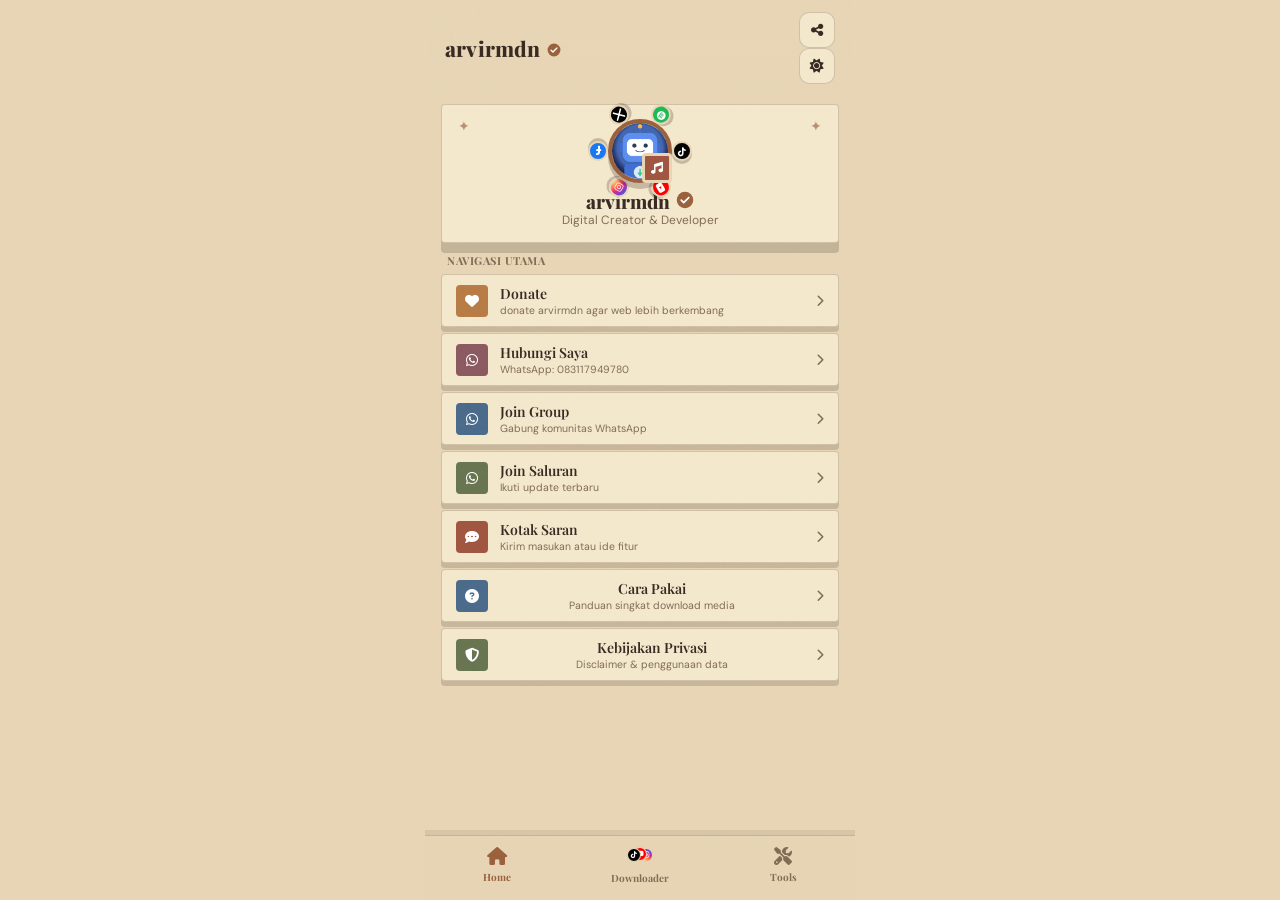
==== index.html @ 78ad9bfc "Add files via upload" ====
<!DOCTYPE html>
<html lang="id" data-theme="light">
<head>
  <meta charset="UTF-8">
  <meta name="viewport" content="width=device-width, initial-scale=1.0, maximum-scale=1.0, user-scalable=no">
  <title>arvirmdn - Vintage Hub</title>

  <!-- SEO / Meta -->
  <meta name="description" content="Download video & audio TikTok, YouTube, Instagram, Facebook, X, dan Spotify secara gratis. Pilih kualitas 360p/720p/1080p atau ekstrak audio MP3.">
  <meta name="theme-color" content="#e7d5b5">

  <!-- Open Graph -->
  <meta property="og:type" content="website">
  <meta property="og:title" content="arvirmdn - Vintage Hub">
  <meta property="og:description" content="Download video & audio TikTok, YouTube, Instagram, Facebook, X, dan Spotify secara gratis.">
  <meta property="og:image" content="https://ui-avatars.com/api/?name=arvirmdn&background=8A5D3B&color=F4E5C3&size=256">

  <!-- Twitter Card -->
  <meta name="twitter:card" content="summary">
  <meta name="twitter:title" content="arvirmdn - Vintage Hub">
  <meta name="twitter:description" content="Download video & audio TikTok, YouTube, Instagram, Facebook, X, dan Spotify secara gratis.">
  <meta name="twitter:image" content="https://ui-avatars.com/api/?name=arvirmdn&background=8A5D3B&color=F4E5C3&size=256">

  <!-- Favicon & PWA icons (avatar bot arvirmdnBot) -->
  <link rel="icon" type="image/png" sizes="32x32" href="favicon-32.png">
  <link rel="manifest" href="manifest.json">
  <link rel="apple-touch-icon" href="apple-touch-icon.png">
  <meta name="apple-mobile-web-app-capable" content="yes">
  <meta name="apple-mobile-web-app-status-bar-style" content="black-translucent">
  <meta name="apple-mobile-web-app-title" content="arvirmdn">

  <link rel="stylesheet" href="https://cdnjs.cloudflare.com/ajax/libs/font-awesome/6.4.0/css/all.min.css">
  <link href="https://fonts.googleapis.com/css2?family=DM+Sans:wght@400;500;600;700&family=Playfair+Display:wght@600;700;800&display=swap" rel="stylesheet">
  <link rel="stylesheet" href="style.css?v=14.0">
</head>
<body>

  <audio id="bg-music"></audio>

  <div class="ios-app">
    <header class="ios-header">
      <div class="header-brand">
        <span class="app-title">arvirmdn</span>
        <svg class="verified-badge" viewBox="0 0 24 24" width="14" height="14" xmlns="http://www.w3.org/2000/svg" title="Verified"><circle cx="12" cy="12" r="11" fill="currentColor"/><path d="M7 12.3l3.2 3.2L17 8.7" fill="none" stroke="#fff" stroke-width="2.3" stroke-linecap="round" stroke-linejoin="round"/></svg>
      </div>
      <div class="header-actions">
        <button id="share-btn" class="ios-btn-icon" title="Bagikan Web">
          <i class="fa-solid fa-share-nodes"></i>
        </button>
        <button id="theme-toggle" class="ios-btn-icon" title="Ganti Mode">
          <i class="fa-solid fa-sun"></i>
        </button>
      </div>
    </header>

    <main id="tab-home" class="tab-content active">
      <section class="ios-card profile-card">
        <div class="avatar-wrapper">
          <div class="orbit-icons" aria-hidden="true">
            <div class="orbit-icon" style="--angle:0deg">
              <div class="orbit-icon-inner orbit-tiktok"><i class="fa-brands fa-tiktok"></i></div>
            </div>
            <div class="orbit-icon" style="--angle:60deg">
              <div class="orbit-icon-inner orbit-youtube"><i class="fa-brands fa-youtube"></i></div>
            </div>
            <div class="orbit-icon" style="--angle:120deg">
              <div class="orbit-icon-inner orbit-instagram"><i class="fa-brands fa-instagram"></i></div>
            </div>
            <div class="orbit-icon" style="--angle:180deg">
              <div class="orbit-icon-inner orbit-facebook"><i class="fa-brands fa-facebook-f"></i></div>
            </div>
            <div class="orbit-icon" style="--angle:240deg">
              <div class="orbit-icon-inner orbit-x"><svg viewBox="0 0 24 24" width="12" height="12" xmlns="http://www.w3.org/2000/svg"><path d="M4 4L20 20M20 4L4 20" stroke="#ffffff" stroke-width="3.2" stroke-linecap="round"/></svg></div>
            </div>
            <div class="orbit-icon" style="--angle:300deg">
              <div class="orbit-icon-inner orbit-spotify"><i class="fa-brands fa-spotify"></i></div>
            </div>
          </div>
           <img src="icon-192.png" alt="Profile" class="avatar">
          <button id="music-btn" class="ios-music-badge">
            <i class="fa-solid fa-music"></i>
          </button>
        </div>
        <div class="profile-name-container">
          <h1 class="profile-name">arvirmdn</h1>
          <svg class="verified-badge" viewBox="0 0 24 24" width="18" height="18" xmlns="http://www.w3.org/2000/svg" title="Verified"><circle cx="12" cy="12" r="11" fill="currentColor"/><path d="M7 12.3l3.2 3.2L17 8.7" fill="none" stroke="#fff" stroke-width="2.3" stroke-linecap="round" stroke-linejoin="round"/></svg>
        </div>
        <p class="profile-bio">Digital Creator & Developer</p>
      </section>

      <section class="ios-section">
        <h2 class="section-label">Navigasi Utama</h2>
        
        <a href="https://arvirmdn.github.io/donate/" target="_blank" class="ios-list-item">
          <div class="item-icon icon-amber"><i class="fa-solid fa-heart"></i></div>
          <div class="item-text">
            <span class="item-title">Donate</span>
            <span class="item-sub">donate arvirmdn agar web lebih berkembang</span>
          </div>
          <i class="fa-solid fa-chevron-right item-arrow"></i>
        </a>

        <a href="https://wa.me/6283117949780?text=HALO%20MASEH%20!" target="_blank" class="ios-list-item">
          <div class="item-icon icon-pink"><i class="fa-brands fa-whatsapp"></i></div>
          <div class="item-text">
            <span class="item-title">Hubungi Saya</span>
            <span class="item-sub">WhatsApp: 083117949780</span>
          </div>
          <i class="fa-solid fa-chevron-right item-arrow"></i>
        </a>

        <a href="https://chat.whatsapp.com/DvBYvvQaob3BaqW0icEWaS?s=cl&p=a&ilr=4" target="_blank" class="ios-list-item">
          <div class="item-icon icon-blue"><i class="fa-brands fa-whatsapp"></i></div>
          <div class="item-text">
            <span class="item-title">Join Group</span>
            <span class="item-sub">Gabung komunitas WhatsApp</span>
          </div>
          <i class="fa-solid fa-chevron-right item-arrow"></i>
        </a>

        <a href="https://whatsapp.com/channel/0029Vb8IVjIEAKWNMn0ZG50F" target="_blank" class="ios-list-item">
          <div class="item-icon icon-green"><i class="fa-brands fa-whatsapp"></i></div>
          <div class="item-text">
            <span class="item-title">Join Saluran</span>
            <span class="item-sub">Ikuti update terbaru</span>
          </div>
          <i class="fa-solid fa-chevron-right item-arrow"></i>
        </a>

        <a href="https://wa.me/6283117949780?text=Halo%20Min%2C%20saya%20ingin%20memberi%20saran%20untuk%20web%20ini%3A%20" target="_blank" class="ios-list-item">
          <div class="item-icon icon-red"><i class="fa-solid fa-comment-dots"></i></div>
          <div class="item-text">
            <span class="item-title">Kotak Saran</span>
            <span class="item-sub">Kirim masukan atau ide fitur</span>
          </div>
          <i class="fa-solid fa-chevron-right item-arrow"></i>
        </a>

        <button type="button" class="ios-list-item" data-modal="cara-pakai">
          <div class="item-icon icon-blue"><i class="fa-solid fa-circle-question"></i></div>
          <div class="item-text">
            <span class="item-title">Cara Pakai</span>
            <span class="item-sub">Panduan singkat download media</span>
          </div>
          <i class="fa-solid fa-chevron-right item-arrow"></i>
        </button>

        <button type="button" class="ios-list-item" data-modal="privasi">
          <div class="item-icon icon-green"><i class="fa-solid fa-shield-halved"></i></div>
          <div class="item-text">
            <span class="item-title">Kebijakan Privasi</span>
            <span class="item-sub">Disclaimer & penggunaan data</span>
          </div>
          <i class="fa-solid fa-chevron-right item-arrow"></i>
        </button>
      </section>
    </main>

    <!-- Modal generik (dipakai untuk Cara Pakai & Kebijakan Privasi) -->
    <div id="app-modal" class="modal-overlay" aria-hidden="true">
      <div class="modal-box" role="dialog" aria-modal="true">
        <div class="modal-header">
          <h3 id="modal-title" class="modal-title"></h3>
          <button type="button" id="modal-close" class="ios-btn-icon" aria-label="Tutup">
            <i class="fa-solid fa-xmark"></i>
          </button>
        </div>
        <div id="modal-body" class="modal-body"></div>
      </div>
    </div>

    <!-- Modal Playlist Musik -->
    <div id="playlist-modal" class="modal-overlay" aria-hidden="true">
      <div class="modal-box" role="dialog" aria-modal="true">
        <div class="modal-header">
          <h3 class="modal-title">arvirmdn Playlist</h3>
          <button type="button" id="playlist-close" class="ios-btn-icon" aria-label="Tutup">
            <i class="fa-solid fa-xmark"></i>
          </button>
        </div>
        <div class="modal-body playlist-modal-body">
          <div id="playlist-list" class="playlist-list"></div>
        </div>
        <div id="playlist-now-playing" class="playlist-now-playing" style="display:none;">
          <div class="now-playing-icon"><i class="fa-solid fa-music"></i></div>
          <div class="now-playing-info">
            <span id="now-playing-title" class="now-playing-title">-</span>
            <span id="now-playing-artist" class="now-playing-artist">-</span>
          </div>
          <button type="button" id="now-playing-prev" class="ios-btn-icon" aria-label="Sebelumnya">
            <i class="fa-solid fa-backward-step"></i>
          </button>
          <button type="button" id="now-playing-toggle" class="ios-btn-icon" aria-label="Play/Pause">
            <i class="fa-solid fa-pause"></i>
          </button>
          <button type="button" id="now-playing-next" class="ios-btn-icon" aria-label="Berikutnya">
            <i class="fa-solid fa-forward-step"></i>
          </button>
        </div>
      </div>
    </div>

    <main id="tab-tools" class="tab-content">
      <section class="ios-section">
        <h2 class="section-label">Tools</h2>

        <div class="ios-card" style="padding:16px;">
          <p style="font-size:12px; font-weight:600; margin-bottom:4px;"><i class="fa-solid fa-qrcode" style="color:var(--ios-blue); margin-right:6px;"></i>QR Code Generator</p>
          <p style="font-size:11px; color:var(--text-sub); margin-bottom:10px;">Bikin QR code dari link atau teks apa saja — misal buat share link web ini.</p>
          <div class="ios-input-group">
            <textarea id="qr-input" placeholder="Tempel link atau teks di sini..." autocomplete="off" rows="1"></textarea>
            <div style="display: flex; gap: 6px;">
              <button id="qr-clear-btn" class="ios-btn-secondary" title="Hapus">
                <i class="fa-solid fa-trash"></i>
              </button>
              <button id="qr-generate-btn" class="ios-btn-primary">
                <i class="fa-solid fa-wand-magic-sparkles"></i>
              </button>
            </div>
          </div>
          <div id="qr-result" class="qr-result" style="display:none;"></div>
        </div>
      </section>

      <section class="ios-section">
        <h2 class="section-label">Segera Hadir</h2>
        <div class="tools-grid">
          <div class="tool-item-soon">
            <i class="fa-solid fa-file-video"></i>
            <span>Convert Format</span>
            <span class="soon-badge">Segera</span>
          </div>
          <div class="tool-item-soon">
            <i class="fa-solid fa-compress"></i>
            <span>Compress Video</span>
            <span class="soon-badge">Segera</span>
          </div>
          <div class="tool-item-soon">
            <i class="fa-solid fa-film"></i>
            <span>Video ke GIF</span>
            <span class="soon-badge">Segera</span>
          </div>
          <div class="tool-item-soon">
            <i class="fa-solid fa-scissors"></i>
            <span>Potong Video</span>
            <span class="soon-badge">Segera</span>
          </div>
        </div>
      </section>
    </main>

    <main id="tab-downloader" class="tab-content">
      <section class="ios-section">
        <h2 class="section-label">Media Downloader</h2>
        
        <div class="ios-card downloader-card">
          
          <div class="platform-selector">
            <button class="platform-btn active" data-platform="tiktok"><i class="fa-brands fa-tiktok"></i> TikTok</button>
            <button class="platform-btn" data-platform="youtube"><i class="fa-brands fa-youtube"></i> YouTube</button>
            <button class="platform-btn" data-platform="instagram"><i class="fa-brands fa-instagram"></i> Insta</button>
            <button class="platform-btn" data-platform="facebook"><i class="fa-brands fa-facebook"></i> FB</button>
            <button class="platform-btn" data-platform="twitter"><svg viewBox="0 0 24 24" width="13" height="13" style="vertical-align:-2px" xmlns="http://www.w3.org/2000/svg"><path d="M4 4L20 20M20 4L4 20" stroke="currentColor" stroke-width="3.2" stroke-linecap="round"/></svg> X</button>
            <button class="platform-btn" data-platform="spotify" data-badge="new"><i class="fa-brands fa-spotify"></i> Spotify<span class="platform-new-badge">Baru!</span></button>
          </div>

          <div class="ios-input-group">
            <textarea id="media-url" placeholder="Tempel link video di sini... (bisa beberapa link, satu per baris, maks 5)" autocomplete="off" rows="1"></textarea>
            <div style="display: flex; gap: 6px;">
              <button id="clear-link-btn" class="ios-btn-secondary" title="Hapus link">
                <i class="fa-solid fa-trash"></i>
              </button>
              <button id="download-btn" class="ios-btn-primary">
                <i class="fa-solid fa-arrow-down"></i>
              </button>
            </div>
          </div>

          <!-- Preview thumbnail otomatis saat 1 link valid ditempel -->
          <div id="url-preview-box"></div>

          <!-- Kualitas Video -->
          <div class="quality-selector" style="margin-top:12px;">
            <label style="font-size:12px; color:var(--text-sub); margin-bottom:4px; display:block;">Kualitas / Format</label>
            <div style="display:flex; gap:8px; flex-wrap:wrap;">
              <button class="quality-btn" data-quality="360">360p</button>
              <button class="quality-btn active" data-quality="720">720p</button>
              <button class="quality-btn" data-quality="1080">1080p</button>
              <button class="quality-btn" data-quality="mp3">🎵 MP3</button>
            </div>
            <p style="font-size:11px; color:var(--text-sub); margin-top:6px;">⚠️ Link Spotify otomatis diunduh sebagai audio MP3 (dicari versi audionya di YouTube). Video/audio di atas 15 menit akan ditolak server.</p>
          </div>

          <!-- Tombol Download Thumbnail -->
          <button id="thumb-btn" class="ios-btn-secondary" style="margin-top:8px; width:100%; padding:10px; border:none; border-radius:4px; cursor:pointer;">
            🖼️ Download Thumbnail
          </button>

          <!-- Muncul otomatis via script.js kalau link yang diproses > 1 dan minimal 1 berhasil -->
          <button id="download-zip-btn" class="ios-btn-secondary" style="display:none; margin-top:8px; width:100%; padding:10px; border:none; border-radius:4px; cursor:pointer;">
            🗜️ Download Semua (ZIP)
          </button>

          <div id="result-box" class="result-box" style="display: none;"></div>

          <!-- History -->
          <div id="history-box" style="margin-top:16px; max-height:150px; overflow-y:auto; border-radius:4px; padding:10px; display:none;">
            <div style="display:flex; justify-content:space-between; align-items:center; margin-bottom:6px;">
              <p style="font-size:12px; font-weight:600;">📜 History Download</p>
              <button type="button" id="clear-history-btn" style="background:none; border:none; color:var(--accent-red); font-size:11px; cursor:pointer; text-decoration:underline;">Hapus</button>
            </div>
            <div id="history-list"></div>
          </div>

        </div>
      </section>
    </main>

    <nav class="ios-tab-bar">
      <button class="tab-btn active" data-tab="tab-home">
        <i class="fa-solid fa-house"></i>
        <span>Home</span>
      </button>
      <button class="tab-btn" data-tab="tab-downloader">
        <span class="tab-icon-stack">
          <span class="stack-icon stack-tiktok"><i class="fa-brands fa-tiktok"></i></span>
          <span class="stack-icon stack-youtube"><i class="fa-brands fa-youtube"></i></span>
          <span class="stack-icon stack-instagram"><i class="fa-brands fa-instagram"></i></span>
        </span>
        <span>Downloader</span>
      </button>
      <button class="tab-btn" data-tab="tab-tools">
        <i class="fa-solid fa-screwdriver-wrench" aria-hidden="true"></i>
        <span>Tools</span>
      </button>
    </nav>
  </div>

  <script src="script.js?v=14.0"></script>
  <script>
    // Registrasi Service Worker (PWA) — biar web bisa di-install & load lebih cepat.
    // Dibiarkan silent-fail (misal saat dibuka dari file:// lokal tanpa HTTPS).
    if ('serviceWorker' in navigator) {
      window.addEventListener('load', () => {
        navigator.serviceWorker.register('sw.js').catch(() => {});
      });
    }
  </script>
</body>
</html>
---- style.css ----
:root {
  --bg-color: #e7d5b5;
  --card-bg: #f3e7cc;
  --text-main: #382a22;
  --text-sub: #806b55;
  --border-color: rgba(82, 58, 39, 0.22);
  --input-bg: #dfc9a4;
  --ios-blue: #9a603c;
  --tab-bg: rgba(231, 213, 181, 0.96);
  --accent-red: #9f5540;
  --accent-green: #687450;
  --accent-blue: #4a6a8a;
}

[data-theme="dark"] {
  --bg-color: #2b211d;
  --card-bg: #46352c;
  --text-main: #f4e5c3;
  --text-sub: #c5a984;
  --border-color: rgba(231, 196, 139, 0.28);
  --input-bg: #352821;
  --ios-blue: #c18b52;
  --tab-bg: rgba(43, 33, 29, 0.96);
  --accent-red: #a75d45;
  --accent-green: #7e8a62;
  --accent-blue: #5a7fa8;
}

* {
  margin: 0;
  padding: 0;
  box-sizing: border-box;
  font-family: "DM Sans", -apple-system, sans-serif;
  -webkit-tap-highlight-color: transparent;
  user-select: none;
  -webkit-user-select: none;
}

html, body {
  width: 100vw;
  height: 100vh;
  height: 100dvh;
  overflow: hidden !important;
  position: fixed;
  top: 0;
  left: 0;
  touch-action: none;
  background-color: var(--bg-color);
  color: var(--text-main);
  transition: background-color 0.3s, color 0.3s;
}

.ios-app {
  width: 100vw;
  max-width: 430px;
  height: 100vh;
  height: 100dvh;
  margin: 0 auto;
  display: flex;
  flex-direction: column;
  position: relative;
  overflow: hidden;
}

body::before {
  content: "";
  position: fixed;
  inset: 0;
  pointer-events: none;
  opacity: 0.15;
  background-image: url("data:image/svg+xml,%3Csvg viewBox='0 0 180 180' xmlns='http://www.w3.org/2000/svg'%3E%3Cfilter id='n'%3E%3CfeTurbulence type='fractalNoise' baseFrequency='.9' numOctaves='4' stitchTiles='stitch'/%3E%3C/filter%3E%3Crect width='100%25' height='100%25' filter='url(%23n)' opacity='.25'/%3E%3C/svg%3E");
  mix-blend-mode: overlay;
  z-index: 20;
}

.ios-header {
  padding: 12px 20px;
  display: flex;
  justify-content: space-between;
  align-items: center;
  backdrop-filter: blur(20px);
  -webkit-backdrop-filter: blur(20px);
  z-index: 10;
  flex-shrink: 0;
}

.header-brand {
  display: flex;
  align-items: baseline;
  gap: 6px;
}

.app-title {
  font-family: "Playfair Display", Georgia, serif;
  font-size: 21px;
  font-weight: 800;
  letter-spacing: 0.2px;
}

.verified-badge {
  color: var(--ios-blue);
  flex-shrink: 0;
  display: inline-block;
}

.ios-btn-icon {
  background: var(--card-bg);
  border: 1px solid var(--border-color);
  color: var(--text-main);
  width: 36px;
  height: 36px;
  border-radius: 10px;
  display: flex;
  align-items: center;
  justify-content: center;
  cursor: pointer;
  font-size: 14px;
}

.tab-content {
  flex: 1;
  min-height: 0; /* wajib: tanpa ini flex item ikut membesar sesuai konten, bukan discroll */
  overflow-y: auto;
  touch-action: pan-y;
  padding: 10px 16px 80px 16px;
  display: none;
  flex-direction: column;
  gap: 16px;
  -webkit-overflow-scrolling: touch;
}

/* Home dikunci total: tidak boleh scroll/geser sama sekali — kontennya dibikin
   ringkas biar selalu pas 1 layar penuh tanpa perlu discroll. */
#tab-home {
  overflow: hidden;
  touch-action: none;
  overscroll-behavior: none;
  padding: 8px 16px 76px 16px;
  gap: 10px;
}

/* Versi ringkas khusus untuk elemen di tab Home saja (tab Tools tetap ukuran normal) */
#tab-home .ios-card {
  padding: 14px;
}

#tab-home .avatar-wrapper {
  width: 64px;
  height: 64px;
  margin-bottom: 8px;
  --orbit-radius: 42px;
}

#tab-home .orbit-icon-inner {
  width: 20px;
  height: 20px;
  margin: -10px 0 0 -10px;
  font-size: 9px;
  border-width: 2px;
}

#tab-home .profile-name {
  font-size: 19px;
}

#tab-home .profile-bio {
  font-size: 12px;
  margin-top: 1px;
}

#tab-home .ios-section {
  gap: 6px;
}

#tab-home .section-label {
  font-size: 11px;
  margin-left: 6px;
}

#tab-home .ios-list-item {
  padding: 9px 14px;
  gap: 12px;
}

#tab-home .item-icon {
  width: 32px;
  height: 32px;
  font-size: 14px;
}

#tab-home .item-title {
  font-size: 14px;
}

#tab-home .item-sub {
  font-size: 10.5px;
  margin-top: 1px;
}

.tab-content.active {
  display: flex;
}

.ios-card {
  background: var(--card-bg);
  box-shadow: 0 10px 0 rgba(33, 22, 17, 0.18);
  border: 1px solid var(--border-color);
  border-radius: 4px;
  position: relative;
  padding: 20px;
}

.profile-card {
  display: flex;
  flex-direction: column;
  align-items: center;
  text-align: center;
}

.profile-card::before,
.profile-card::after {
  content: "✦";
  position: absolute;
  top: 12px;
  color: var(--ios-blue);
  opacity: 0.65;
  font-size: 14px;
}

.profile-card::before { left: 16px; }
.profile-card::after { right: 16px; }

.avatar-wrapper {
  position: relative;
  width: 88px;
  height: 88px;
  margin-bottom: 12px;
  --orbit-radius: 58px;
}

.avatar {
  width: 100%;
  height: 100%;
  border-radius: 50%;
  object-fit: cover;
  border: 4px solid var(--ios-blue);
  box-shadow: 0 6px 0 rgba(33, 22, 17, 0.22);
  position: relative;
  z-index: 2;
  background: #fff;
}

/* Ikon platform yang berputar mengelilingi foto profil */
.orbit-icons {
  position: absolute;
  inset: 0;
  z-index: 1;
  pointer-events: none;
  animation: orbit-spin 16s linear infinite;
}

.orbit-icon {
  position: absolute;
  top: 50%;
  left: 50%;
  width: 0;
  height: 0;
  transform: rotate(var(--angle)) translateX(var(--orbit-radius));
}

.orbit-icon-inner {
  position: absolute;
  top: 50%;
  left: 50%;
  width: 26px;
  height: 26px;
  margin: -13px 0 0 -13px;
  border-radius: 50%;
  display: flex;
  align-items: center;
  justify-content: center;
  font-size: 12px;
  color: #fff;
  border: 2px solid var(--bg-color);
  box-shadow: 0 3px 0 rgba(33, 22, 17, 0.22);
  animation: orbit-counter-spin 16s linear infinite;
}

.orbit-tiktok    { background: #010101; }
.orbit-youtube   { background: #FF0000; }
.orbit-instagram { background: radial-gradient(circle at 30% 110%, #fdf497 0%, #fd5949 45%, #d6249f 60%, #285AEB 90%); }
.orbit-facebook  { background: #1877F2; }
.orbit-x         { background: #000000; }
.orbit-spotify   { background: #1DB954; }

@keyframes orbit-spin {
  from { transform: rotate(0deg); }
  to   { transform: rotate(360deg); }
}

@keyframes orbit-counter-spin {
  from { transform: rotate(calc(-1 * var(--angle))); }
  to   { transform: rotate(calc(-1 * var(--angle) - 360deg)); }
}

@media (prefers-reduced-motion: reduce) {
  .orbit-icons,
  .orbit-icon-inner {
    animation: none;
  }
}

.ios-music-badge {
  position: absolute;
  bottom: 0;
  right: 0;
  z-index: 3;
  width: 30px;
  height: 30px;
  border-radius: 4px;
  background: var(--accent-red);
  color: #fff;
  border: 3px solid var(--bg-color);
  display: flex;
  align-items: center;
  justify-content: center;
  cursor: pointer;
  font-size: 12px;
}

.ios-music-badge.playing {
  background: #34c759;
}

.profile-name-container {
  display: flex;
  align-items: baseline;
  gap: 6px;
  line-height: 1;
}

.profile-name {
  font-family: "Playfair Display", Georgia, serif;
  font-size: 24px;
  font-weight: 800;
  line-height: 1;
  margin: 0;
}

.profile-bio {
  font-size: 13px;
  color: var(--text-sub);
  margin-top: 2px;
}

.ios-section {
  display: flex;
  flex-direction: column;
  gap: 8px;
}

.section-label {
  font-size: 12px;
  text-transform: uppercase;
  font-family: "Playfair Display", Georgia, serif;
  color: var(--text-sub);
  letter-spacing: 0.5px;
  margin-left: 8px;
  font-weight: 700;
}

.ios-list-item {
  background: var(--card-bg);
  box-shadow: 0 5px 0 rgba(33, 22, 17, 0.16);
  border: 1px solid var(--border-color);
  border-radius: 4px;
  padding: 14px 16px;
  display: flex;
  align-items: center;
  gap: 14px;
  text-decoration: none;
  color: var(--text-main);
  transition: transform 0.15s;
}

.ios-list-item:active {
  transform: scale(0.98);
}

.item-icon {
  width: 38px;
  height: 38px;
  border-radius: 4px;
  display: flex;
  align-items: center;
  justify-content: center;
  font-size: 16px;
  color: #fff;
  flex-shrink: 0;
}

.icon-amber { background: #b77b45; }
.icon-pink { background: #8a5960; }
.icon-red { background: var(--accent-red); }
.icon-blue { background: var(--accent-blue); }
.icon-green { background: var(--accent-green); }

.item-text {
  flex: 1;
  display: flex;
  flex-direction: column;
}

.item-title {
  font-family: "Playfair Display", Georgia, serif;
  font-size: 16px;
  font-weight: 600;
}

.item-sub {
  font-size: 11.5px;
  color: var(--text-sub);
  margin-top: 2px;
}

.item-arrow {
  font-size: 12px;
  color: var(--text-sub);
}

.platform-selector {
  display: flex;
  flex-wrap: wrap;
  margin-bottom: 14px;
  gap: 6px;
}

.platform-btn {
  flex: 1 1 calc(33.333% - 4px);
  background: var(--input-bg);
  color: var(--text-sub);
  border: 1px solid var(--border-color);
  border-radius: 4px;
  padding: 10px 0;
  font-size: 12px;
  cursor: pointer;
  text-align: center;
  transition: all 0.2s;
}

.platform-btn.active {
  background: var(--ios-blue);
  color: #fff;
  border-color: var(--ios-blue);
}

.platform-btn {
  position: relative;
  overflow: visible;
}

.platform-new-badge {
  position: absolute;
  top: -7px;
  right: -4px;
  background: var(--accent-red);
  color: #fff;
  font-size: 8px;
  font-weight: 700;
  padding: 2px 5px;
  border-radius: 4px;
  line-height: 1;
  letter-spacing: 0.3px;
  box-shadow: 0 2px 0 rgba(33, 22, 17, 0.25);
  animation: badge-pop 1.8s ease-in-out infinite;
}

@keyframes badge-pop {
  0%, 100% { transform: scale(1); }
  50% { transform: scale(1.12); }
}

.quality-btn {
  flex: 1;
  background: var(--input-bg);
  color: var(--text-sub);
  border: 1px solid var(--border-color);
  border-radius: 4px;
  padding: 6px 0;
  font-size: 11px;
  cursor: pointer;
  text-align: center;
  transition: all 0.2s;
}

.quality-btn.active {
  background: var(--ios-blue);
  color: #fff;
  border-color: var(--ios-blue);
}

.ios-btn-secondary {
  background: var(--accent-blue);
  color: #fff;
  border: none;
  border-radius: 4px;
  padding: 10px;
  font-size: 13px;
  cursor: pointer;
}

.card-title-row {
  display: flex;
  align-items: center;
  gap: 12px;
  margin-bottom: 14px;
}

.ios-input-group {
  display: flex;
  gap: 8px;
  align-items: flex-end;
}

.ios-input-group input,
.ios-input-group textarea {
  flex: 1;
  background: var(--input-bg);
  border: 1px solid var(--border-color);
  border-radius: 4px;
  padding: 12px 14px;
  color: var(--text-main);
  font-size: 13.5px;
  outline: none;
  user-select: text;
  -webkit-user-select: text;
  font-family: inherit;
  resize: none;
  max-height: 110px;
  line-height: 1.4;
}

.ios-btn-primary {
  background: var(--ios-blue);
  color: #fff;
  border: none;
  border-radius: 4px;
  padding: 0 16px;
  font-size: 16px;
  cursor: pointer;
  min-width: 50px;
}

.result-box {
  margin-top: 14px;
  padding: 12px;
  background: var(--input-bg);
  border-radius: 4px;
  font-size: 13px;
  user-select: text;
  -webkit-user-select: text;
}

.download-option-btn {
  flex: 1;
  text-align: center;
  padding: 10px;
  border-radius: 8px;
  text-decoration: none;
  font-size: 13px;
  font-weight: 700;
  color: #fff;
  display: block;
}

.ios-tab-bar {
  position: absolute;
  bottom: 0;
  left: 0;
  right: 0;
  height: 65px;
  background: var(--tab-bg);
  box-shadow: 0 -5px 0 rgba(33, 22, 17, 0.08);
  border-top: 1px solid var(--border-color);
  display: flex;
  justify-content: space-around;
  align-items: center;
  z-index: 10;
  padding-bottom: 5px;
  flex-shrink: 0;
}

.tab-btn {
  background: none;
  border: none;
  color: var(--text-sub);
  display: flex;
  flex-direction: column;
  align-items: center;
  gap: 4px;
  font-size: 10px;
  cursor: pointer;
  flex: 1;
}

.tab-btn i {
  font-size: 18px;
}

.tab-icon-stack {
  position: relative;
  width: 26px;
  height: 20px;
  display: block;
}

.stack-icon {
  position: absolute;
  top: 1px;
  width: 14px;
  height: 14px;
  border-radius: 50%;
  display: flex;
  align-items: center;
  justify-content: center;
  font-size: 7px;
  color: #fff;
  border: 1.5px solid var(--tab-bg);
}

.stack-icon i {
  font-size: 7px;
}

.stack-tiktok    { background: #010101; left: 0; z-index: 3; }
.stack-youtube   { background: #FF0000; left: 6px; top: 0; z-index: 2; }
.stack-instagram { background: radial-gradient(circle at 30% 110%, #fdf497 0%, #fd5949 45%, #d6249f 60%, #285AEB 90%); left: 12px; z-index: 1; }

.tab-btn.active .stack-icon {
  border-color: var(--tab-bg);
}

.tab-btn.active {
  color: var(--ios-blue);
}

.tab-btn span {
  font-family: "Playfair Display", Georgia, serif;
  font-weight: 700;
}

.tab-content::-webkit-scrollbar {
  width: 0px;
  background: transparent;
}

#history-box {
  background: var(--input-bg);
}

#history-list div:last-child {
  border-bottom: none !important;
}

/* ---------- Modal (Cara Pakai / Kebijakan Privasi) ---------- */
.modal-overlay {
  position: absolute;
  inset: 0;
  background: rgba(0, 0, 0, 0.45);
  display: none;
  align-items: flex-end;
  justify-content: center;
  z-index: 50;
}

.modal-overlay.open {
  display: flex;
}

.modal-box {
  width: 100%;
  max-width: 430px;
  max-height: 78vh;
  background: var(--card-bg);
  border-top: 1px solid var(--border-color);
  border-radius: 16px 16px 0 0;
  display: flex;
  flex-direction: column;
  animation: modal-slide-up 0.25s ease-out;
}

@keyframes modal-slide-up {
  from { transform: translateY(20px); opacity: 0; }
  to { transform: translateY(0); opacity: 1; }
}

.modal-header {
  display: flex;
  justify-content: space-between;
  align-items: center;
  padding: 16px 16px 10px 16px;
  border-bottom: 1px solid var(--border-color);
  flex-shrink: 0;
}

.modal-title {
  font-family: "Playfair Display", Georgia, serif;
  font-size: 17px;
  font-weight: 700;
}

.modal-body {
  padding: 14px 16px 24px 16px;
  overflow-y: auto;
  font-size: 13px;
  line-height: 1.6;
  color: var(--text-main);
  user-select: text;
  -webkit-user-select: text;
}

.modal-body h4 {
  font-family: "Playfair Display", Georgia, serif;
  font-size: 14px;
  margin: 12px 0 4px 0;
}

.modal-body h4:first-child {
  margin-top: 0;
}

.modal-body ul, .modal-body ol {
  padding-left: 18px;
  margin: 4px 0;
}

.modal-body p {
  margin: 4px 0;
}

/* ---------- Playlist Musik ---------- */
.playlist-modal-body {
  padding: 10px 12px 14px 12px;
}

.playlist-list {
  display: flex;
  flex-direction: column;
  gap: 8px;
}

.playlist-item {
  background: var(--card-bg);
  border: 1px solid var(--border-color);
  border-radius: 4px;
  padding: 10px 12px;
  display: flex;
  align-items: center;
  gap: 12px;
  width: 100%;
  cursor: pointer;
  color: var(--text-main);
  text-align: left;
}

.playlist-item:active {
  transform: scale(0.98);
}

.playlist-item.active {
  border-color: var(--ios-blue);
  background: var(--input-bg);
}

.playlist-item-icon {
  width: 34px;
  height: 34px;
  border-radius: 50%;
  background: var(--ios-blue);
  color: #fff;
  display: flex;
  align-items: center;
  justify-content: center;
  font-size: 12px;
  flex-shrink: 0;
}

.playlist-item-text {
  display: flex;
  flex-direction: column;
  min-width: 0;
  flex: 1;
}

.playlist-item-title {
  font-size: 13px;
  font-weight: 600;
  white-space: nowrap;
  overflow: hidden;
  text-overflow: ellipsis;
}

.playlist-item-artist {
  font-size: 11px;
  color: var(--text-sub);
  white-space: nowrap;
  overflow: hidden;
  text-overflow: ellipsis;
}

.playlist-item-wave {
  color: var(--ios-blue);
  font-size: 12px;
  flex-shrink: 0;
}

.playlist-now-playing {
  display: flex;
  align-items: center;
  gap: 10px;
  padding: 10px 16px;
  border-top: 1px solid var(--border-color);
  flex-shrink: 0;
}

.now-playing-icon {
  width: 30px;
  height: 30px;
  border-radius: 4px;
  background: var(--ios-blue);
  color: #fff;
  display: flex;
  align-items: center;
  justify-content: center;
  font-size: 12px;
  flex-shrink: 0;
}

.now-playing-info {
  display: flex;
  flex-direction: column;
  min-width: 0;
  flex: 1;
}

.now-playing-title {
  font-size: 12px;
  font-weight: 600;
  white-space: nowrap;
  overflow: hidden;
  text-overflow: ellipsis;
}

.now-playing-artist {
  font-size: 10px;
  color: var(--text-sub);
  white-space: nowrap;
  overflow: hidden;
  text-overflow: ellipsis;
}

/* ---------- Progress bar (dipakai saat unduh file beneran via /proxy) ---------- */
.progress-bar-wrap {
  width: 100%;
  height: 8px;
  background: var(--border-color);
  border-radius: 4px;
  overflow: hidden;
  margin-top: 6px;
}

.progress-bar-fill {
  height: 100%;
  width: 0%;
  background: var(--ios-blue);
  border-radius: 4px;
  transition: width 0.15s ease-out;
}

.progress-bar-fill.indeterminate {
  width: 40% !important;
  animation: progress-indeterminate 1.1s ease-in-out infinite;
}

@keyframes progress-indeterminate {
  0% { margin-left: -40%; }
  100% { margin-left: 100%; }
}

.progress-label {
  font-size: 10.5px;
  color: var(--text-sub);
  margin-top: 4px;
  display: flex;
  justify-content: space-between;
}

/* ---------- Preview card (thumbnail + judul + durasi + ukuran sebelum download) ---------- */
.preview-card {
  display: flex;
  gap: 10px;
  align-items: center;
  padding: 10px 0;
}

.preview-thumb {
  width: 56px;
  height: 56px;
  border-radius: 8px;
  object-fit: cover;
  flex-shrink: 0;
  background: var(--border-color);
}

.preview-info {
  flex: 1;
  min-width: 0;
}

.preview-title {
  font-weight: 600;
  font-size: 13px;
  white-space: nowrap;
  overflow: hidden;
  text-overflow: ellipsis;
}

.preview-meta {
  font-size: 11px;
  color: var(--text-sub);
  margin-top: 2px;
  display: flex;
  gap: 6px;
  flex-wrap: wrap;
}

.preview-meta span {
  background: var(--border-color);
  padding: 1px 6px;
  border-radius: 4px;
}

/* ---------- Rate limit banner (countdown) ---------- */
.rate-limit-banner {
  display: flex;
  align-items: center;
  gap: 8px;
  background: rgba(159, 85, 64, 0.15);
  border: 1px solid var(--accent-red);
  color: var(--accent-red);
  border-radius: 4px;
  padding: 10px 12px;
  font-size: 12.5px;
  font-weight: 600;
}

/* ---------- Playlist picker ---------- */
.playlist-picker {
  padding: 10px 0;
}

.playlist-header {
  font-size: 12.5px;
  font-weight: 600;
  margin-bottom: 8px;
  display: flex;
  justify-content: space-between;
  align-items: center;
}

.playlist-items {
  max-height: 220px;
  overflow-y: auto;
  display: flex;
  flex-direction: column;
  gap: 6px;
}

.playlist-item {
  display: flex;
  align-items: center;
  gap: 8px;
  background: var(--card-bg);
  border: 1px solid var(--border-color);
  border-radius: 4px;
  padding: 8px;
  cursor: pointer;
}

.playlist-item img {
  width: 40px;
  height: 40px;
  border-radius: 6px;
  object-fit: cover;
  flex-shrink: 0;
}

.playlist-item-title {
  font-size: 12px;
  flex: 1;
  white-space: nowrap;
  overflow: hidden;
  text-overflow: ellipsis;
}

.playlist-item input[type="checkbox"] {
  width: 16px;
  height: 16px;
  flex-shrink: 0;
  accent-color: var(--ios-blue);
}

/* ---------- Button loading / disabled state ---------- */
.ios-btn-primary:disabled,
.ios-btn-secondary:disabled {
  opacity: 0.6;
  cursor: not-allowed;
}

.fa-spin {
  animation: fa-spin 0.8s linear infinite;
}

@keyframes fa-spin {
  from { transform: rotate(0deg); }
  to { transform: rotate(360deg); }
}

/* ---------- Galeri foto TikTok (mode foto/slide) ---------- */
.photo-grid {
  display: grid;
  grid-template-columns: repeat(3, 1fr);
  gap: 6px;
}

.photo-grid-item {
  position: relative;
  aspect-ratio: 3 / 4;
  border-radius: 6px;
  overflow: hidden;
  background: var(--border-color);
}

.photo-grid-item img {
  width: 100%;
  height: 100%;
  object-fit: cover;
  display: block;
}

.photo-download-btn {
  position: absolute;
  bottom: 4px;
  right: 4px;
  width: 26px;
  height: 26px;
  border-radius: 50%;
  border: none;
  background: rgba(33, 22, 17, 0.65);
  color: #fff;
  display: flex;
  align-items: center;
  justify-content: center;
  font-size: 11px;
  cursor: pointer;
}

.photo-download-btn:disabled {
  opacity: 0.7;
  cursor: not-allowed;
}

/* ---------- Animasi Fade Out untuk Delete Result Card ---------- */
@keyframes fadeOut {
  from {
    opacity: 1;
    transform: translateX(0);
  }
  to {
    opacity: 0;
    transform: translateX(-100%);
  }
}
/* ---------- Progress bar & elapsed timer (loading state proses download) ---------- */
.progress-card {
  padding: 14px 4px 4px;
  text-align: center;
}

.progress-header {
  display: flex;
  align-items: center;
  justify-content: center;
  gap: 8px;
  font-size: 13px;
  color: var(--text-main);
  margin-bottom: 10px;
}

.progress-bar-track {
  width: 100%;
  height: 6px;
  border-radius: 999px;
  background: var(--input-bg);
  overflow: hidden;
  position: relative;
}

.progress-bar-fill {
  position: absolute;
  top: 0;
  left: 0;
  height: 100%;
  width: 40%;
  border-radius: 999px;
  background: var(--ios-blue);
  animation: progressSlide 1.2s ease-in-out infinite;
}

@keyframes progressSlide {
  0% { left: -40%; }
  100% { left: 100%; }
}

.progress-elapsed {
  margin-top: 8px;
  font-size: 11px;
  color: var(--text-sub);
}

/* ---------- Preview link (thumbnail otomatis sebelum download) ---------- */
.url-preview-card {
  display: flex;
  gap: 10px;
  align-items: center;
  padding: 10px;
  border-radius: 8px;
  background: var(--input-bg);
  border: 1px solid var(--border-color);
  margin-top: 10px;
}

.url-preview-card img {
  width: 52px;
  height: 52px;
  border-radius: 6px;
  object-fit: cover;
  flex-shrink: 0;
  background: var(--card-bg);
}

.url-preview-card .url-preview-icon-fallback {
  width: 52px;
  height: 52px;
  border-radius: 6px;
  flex-shrink: 0;
  display: flex;
  align-items: center;
  justify-content: center;
  background: var(--card-bg);
  color: var(--ios-blue);
  font-size: 18px;
}

.url-preview-info {
  flex: 1;
  min-width: 0;
}

.url-preview-title {
  font-size: 12.5px;
  font-weight: 600;
  color: var(--text-main);
  display: -webkit-box;
  -webkit-line-clamp: 2;
  -webkit-box-orient: vertical;
  overflow: hidden;
}

.url-preview-meta {
  font-size: 11px;
  color: var(--text-sub);
  margin-top: 3px;
}

.url-preview-card.is-loading .url-preview-info {
  opacity: 0.6;
}

.url-preview-skeleton {
  width: 52px;
  height: 52px;
  border-radius: 6px;
  flex-shrink: 0;
  background: linear-gradient(90deg, var(--card-bg) 25%, var(--input-bg) 50%, var(--card-bg) 75%);
  background-size: 200% 100%;
  animation: skeletonShimmer 1.3s ease-in-out infinite;
}

@keyframes skeletonShimmer {
  0% { background-position: 200% 0; }
  100% { background-position: -200% 0; }
}

/* ---------- Tools tab ---------- */
.tools-grid {
  display: grid;
  grid-template-columns: 1fr 1fr;
  gap: 10px;
  margin-top: 12px;
}

.tool-item-soon {
  padding: 14px 10px;
  border-radius: 10px;
  background: var(--card-bg);
  border: 1px solid var(--border-color);
  text-align: center;
  opacity: 0.6;
}

.tool-item-soon i {
  font-size: 20px;
  color: var(--ios-blue);
  display: block;
  margin-bottom: 6px;
}

.tool-item-soon span {
  font-size: 11.5px;
  color: var(--text-sub);
  display: block;
}

.tool-item-soon .soon-badge {
  display: inline-block;
  margin-top: 5px;
  font-size: 9px;
  padding: 1px 6px;
  border-radius: 999px;
  background: var(--input-bg);
  color: var(--text-sub);
}

.qr-result {
  margin-top: 14px;
  text-align: center;
}

.qr-result img {
  width: 180px;
  height: 180px;
  border-radius: 8px;
  border: 1px solid var(--border-color);
  background: #fff;
  padding: 8px;
}
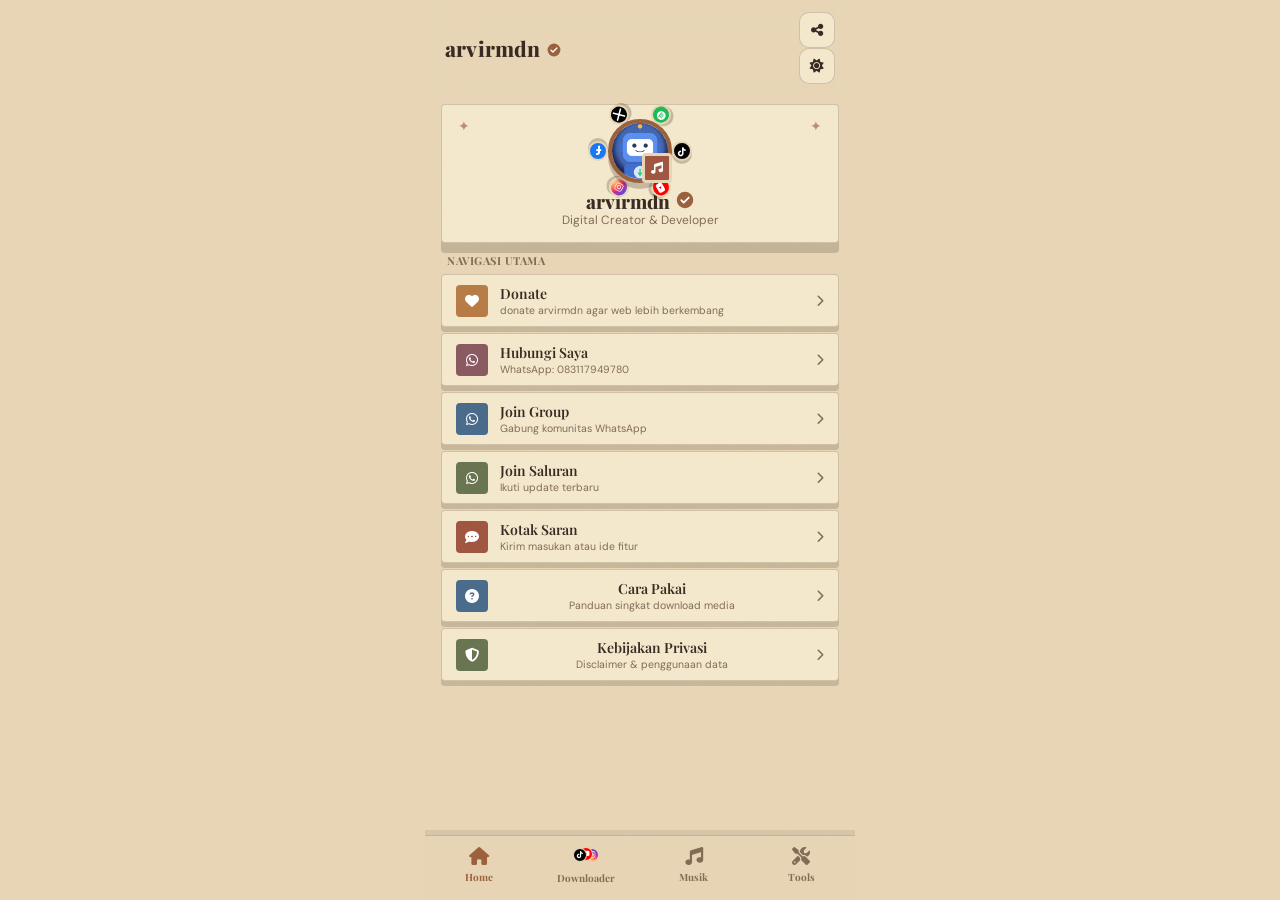
==== commit 9d1c3583: "Add files via upload" ====
--- a/index.html
+++ b/index.html
@@ -200,51 +200,80 @@
       </div>
     </div>
 
+    <main id="tab-music" class="tab-content">
+      <section class="ios-section">
+        <h2 class="section-label">Cari Musik</h2>
+
+        <div class="ios-card music-search-card">
+          <div class="ios-input-group">
+            <input type="text" id="music-search-input" placeholder="Cari judul lagu atau nama artis..." autocomplete="off">
+            <button id="music-search-btn" class="ios-btn-primary">
+              <i class="fa-solid fa-magnifying-glass"></i>
+            </button>
+          </div>
+
+          <div id="music-search-status" class="music-search-status" style="display:none;"></div>
+
+          <div id="music-search-results" class="music-search-results"></div>
+        </div>
+      </section>
+    </main>
+
+    <!-- Mini player: muncul saat ada lagu hasil pencarian yang sedang diputar -->
+    <div id="music-mini-player" class="music-mini-player" style="display:none;">
+      <img id="music-mini-thumb" class="music-mini-thumb" src="" alt="">
+      <div class="music-mini-info">
+        <span id="music-mini-title" class="music-mini-title">-</span>
+        <span id="music-mini-artist" class="music-mini-artist">-</span>
+        <div class="music-mini-progress-wrap" id="music-mini-progress-wrap">
+          <div id="music-mini-progress-fill" class="music-mini-progress-fill"></div>
+        </div>
+      </div>
+      <button type="button" id="music-mini-toggle" class="ios-btn-icon" aria-label="Play/Pause">
+        <i class="fa-solid fa-spinner fa-spin"></i>
+      </button>
+      <button type="button" id="music-mini-download" class="ios-btn-icon" aria-label="Download">
+        <i class="fa-solid fa-download"></i>
+      </button>
+      <button type="button" id="music-mini-close" class="ios-btn-icon" aria-label="Tutup">
+        <i class="fa-solid fa-xmark"></i>
+      </button>
+    </div>
+    <audio id="music-search-player"></audio>
+
     <main id="tab-tools" class="tab-content">
-      <section class="ios-section">
-        <h2 class="section-label">Tools</h2>
-
-        <div class="ios-card" style="padding:16px;">
-          <p style="font-size:12px; font-weight:600; margin-bottom:4px;"><i class="fa-solid fa-qrcode" style="color:var(--ios-blue); margin-right:6px;"></i>QR Code Generator</p>
-          <p style="font-size:11px; color:var(--text-sub); margin-bottom:10px;">Bikin QR code dari link atau teks apa saja — misal buat share link web ini.</p>
-          <div class="ios-input-group">
-            <textarea id="qr-input" placeholder="Tempel link atau teks di sini..." autocomplete="off" rows="1"></textarea>
-            <div style="display: flex; gap: 6px;">
-              <button id="qr-clear-btn" class="ios-btn-secondary" title="Hapus">
-                <i class="fa-solid fa-trash"></i>
-              </button>
-              <button id="qr-generate-btn" class="ios-btn-primary">
-                <i class="fa-solid fa-wand-magic-sparkles"></i>
-              </button>
-            </div>
-          </div>
-          <div id="qr-result" class="qr-result" style="display:none;"></div>
-        </div>
-      </section>
-
-      <section class="ios-section">
-        <h2 class="section-label">Segera Hadir</h2>
-        <div class="tools-grid">
-          <div class="tool-item-soon">
-            <i class="fa-solid fa-file-video"></i>
-            <span>Convert Format</span>
-            <span class="soon-badge">Segera</span>
-          </div>
-          <div class="tool-item-soon">
-            <i class="fa-solid fa-compress"></i>
-            <span>Compress Video</span>
-            <span class="soon-badge">Segera</span>
-          </div>
-          <div class="tool-item-soon">
-            <i class="fa-solid fa-film"></i>
-            <span>Video ke GIF</span>
-            <span class="soon-badge">Segera</span>
-          </div>
-          <div class="tool-item-soon">
-            <i class="fa-solid fa-scissors"></i>
-            <span>Potong Video</span>
-            <span class="soon-badge">Segera</span>
-          </div>
+      <section class="ios-section coming-soon-section">
+        <div class="coming-soon-hero">
+          <div class="soon-robot-stage">
+            <div class="soon-tool soon-tool-1" aria-hidden="true">
+              <svg viewBox="0 0 24 24" width="20" height="20"><path d="M14.5 3.5l6 6-2 2-1.2-1.2-8.6 8.6a2.1 2.1 0 0 1-3-3l8.6-8.6L13.1 6l1.4-1.4z" fill="none" stroke="currentColor" stroke-width="2" stroke-linecap="round" stroke-linejoin="round"/><path d="M3.5 20.5l2.5-1 1-2.5" fill="none" stroke="currentColor" stroke-width="2" stroke-linecap="round" stroke-linejoin="round"/></svg>
+            </div>
+            <div class="soon-tool soon-tool-2" aria-hidden="true">
+              <svg viewBox="0 0 24 24" width="20" height="20"><path d="M17.7 4.3a4.5 4.5 0 0 0-6.1 5.3L4 17.2a2 2 0 0 0 2.8 2.8l7.6-7.6a4.5 4.5 0 0 0 5.3-6.1l-3 3-2.2-.6-.6-2.2 3-3z" fill="none" stroke="currentColor" stroke-width="2" stroke-linecap="round" stroke-linejoin="round"/></svg>
+            </div>
+            <div class="soon-tool soon-tool-3" aria-hidden="true">
+              <svg viewBox="0 0 24 24" width="20" height="20"><path d="M13.5 3.5l3.6 3.6a1.2 1.2 0 0 1 0 1.7l-1.6 1.6-5.3-5.3 1.6-1.6a1.2 1.2 0 0 1 1.7 0z" fill="none" stroke="currentColor" stroke-width="2" stroke-linecap="round" stroke-linejoin="round"/><path d="M11.7 9.9L3.8 17.8a1.6 1.6 0 0 0 2.3 2.3l7.9-7.9" fill="none" stroke="currentColor" stroke-width="2" stroke-linecap="round" stroke-linejoin="round"/></svg>
+            </div>
+            <div class="soon-tool soon-tool-4" aria-hidden="true">
+              <svg viewBox="0 0 24 24" width="20" height="20"><path d="M12 8.5a3.5 3.5 0 1 0 0 7 3.5 3.5 0 0 0 0-7z" fill="none" stroke="currentColor" stroke-width="2"/><path d="M12 2.5v2.4M12 19.1v2.4M4.6 6.6l1.7 1.7M17.7 15.7l1.7 1.7M2.5 12h2.4M19.1 12h2.4M4.6 17.4l1.7-1.7M17.7 8.3l1.7-1.7" stroke="currentColor" stroke-width="2" stroke-linecap="round"/></svg>
+            </div>
+            <div class="soon-robot">
+              <div class="soon-robot-antenna"></div>
+              <div class="soon-robot-head">
+                <div class="soon-robot-eye soon-robot-eye-l"></div>
+                <div class="soon-robot-eye soon-robot-eye-r"></div>
+              </div>
+              <div class="soon-robot-body">
+                <div class="soon-robot-panel"></div>
+              </div>
+              <div class="soon-robot-arm soon-robot-arm-throw"></div>
+              <div class="soon-robot-arm soon-robot-arm-still"></div>
+              <div class="soon-robot-leg soon-robot-leg-l"></div>
+              <div class="soon-robot-leg soon-robot-leg-r"></div>
+            </div>
+          </div>
+          <h2 class="coming-soon-title">Segera Hadir</h2>
+          <p class="coming-soon-sub">Tools baru lagi disiapkan, tunggu ya!</p>
         </div>
       </section>
     </main>
@@ -267,7 +296,7 @@
           <div class="ios-input-group">
             <textarea id="media-url" placeholder="Tempel link video di sini... (bisa beberapa link, satu per baris, maks 5)" autocomplete="off" rows="1"></textarea>
             <div style="display: flex; gap: 6px;">
-              <button id="clear-link-btn" class="ios-btn-secondary" title="Hapus link">
+              <button id="clear-link-btn" class="ios-btn-secondary" title="Hapus link" data-no-sound>
                 <i class="fa-solid fa-trash"></i>
               </button>
               <button id="download-btn" class="ios-btn-primary">
@@ -307,7 +336,7 @@
           <div id="history-box" style="margin-top:16px; max-height:150px; overflow-y:auto; border-radius:4px; padding:10px; display:none;">
             <div style="display:flex; justify-content:space-between; align-items:center; margin-bottom:6px;">
               <p style="font-size:12px; font-weight:600;">📜 History Download</p>
-              <button type="button" id="clear-history-btn" style="background:none; border:none; color:var(--accent-red); font-size:11px; cursor:pointer; text-decoration:underline;">Hapus</button>
+              <button type="button" id="clear-history-btn" data-no-sound style="background:none; border:none; color:var(--accent-red); font-size:11px; cursor:pointer; text-decoration:underline;">Hapus</button>
             </div>
             <div id="history-list"></div>
           </div>
@@ -328,6 +357,10 @@
           <span class="stack-icon stack-instagram"><i class="fa-brands fa-instagram"></i></span>
         </span>
         <span>Downloader</span>
+      </button>
+      <button class="tab-btn" data-tab="tab-music">
+        <i class="fa-solid fa-music" aria-hidden="true"></i>
+        <span>Musik</span>
       </button>
       <button class="tab-btn" data-tab="tab-tools">
         <i class="fa-solid fa-screwdriver-wrench" aria-hidden="true"></i>
--- a/style.css
+++ b/style.css
@@ -859,6 +859,143 @@
   text-overflow: ellipsis;
 }
 
+/* ---------- Cari Musik ---------- */
+.music-search-status {
+  margin-top: 10px;
+  padding: 10px 12px;
+  background: var(--input-bg);
+  border-radius: 4px;
+  font-size: 13px;
+  color: var(--text-sub);
+  text-align: center;
+}
+
+.music-search-results {
+  display: flex;
+  flex-direction: column;
+  gap: 8px;
+  margin-top: 14px;
+}
+
+.music-result-item {
+  background: var(--card-bg);
+  border: 1px solid var(--border-color);
+  border-radius: 4px;
+  padding: 8px 10px;
+  display: flex;
+  align-items: center;
+  gap: 10px;
+}
+
+.music-result-thumb {
+  width: 44px;
+  height: 44px;
+  border-radius: 4px;
+  object-fit: cover;
+  flex-shrink: 0;
+  background: var(--input-bg);
+}
+
+.music-result-text {
+  display: flex;
+  flex-direction: column;
+  min-width: 0;
+  flex: 1;
+}
+
+.music-result-title {
+  font-size: 13px;
+  font-weight: 600;
+  white-space: nowrap;
+  overflow: hidden;
+  text-overflow: ellipsis;
+}
+
+.music-result-meta {
+  font-size: 11px;
+  color: var(--text-sub);
+  white-space: nowrap;
+  overflow: hidden;
+  text-overflow: ellipsis;
+}
+
+.music-result-actions {
+  display: flex;
+  gap: 4px;
+  flex-shrink: 0;
+}
+
+.music-result-actions .ios-btn-icon {
+  width: 34px;
+  height: 34px;
+  font-size: 14px;
+}
+
+.music-mini-player {
+  position: absolute;
+  left: 8px;
+  right: 8px;
+  bottom: 75px;
+  z-index: 11;
+  display: flex;
+  align-items: center;
+  gap: 10px;
+  padding: 8px 10px;
+  background: var(--tab-bg);
+  border: 1px solid var(--border-color);
+  border-radius: 10px;
+  box-shadow: 0 4px 14px rgba(33, 22, 17, 0.22);
+}
+
+.music-mini-thumb {
+  width: 38px;
+  height: 38px;
+  border-radius: 4px;
+  object-fit: cover;
+  flex-shrink: 0;
+  background: var(--input-bg);
+}
+
+.music-mini-info {
+  display: flex;
+  flex-direction: column;
+  min-width: 0;
+  flex: 1;
+  gap: 2px;
+}
+
+.music-mini-title {
+  font-size: 12px;
+  font-weight: 600;
+  white-space: nowrap;
+  overflow: hidden;
+  text-overflow: ellipsis;
+}
+
+.music-mini-artist {
+  font-size: 10px;
+  color: var(--text-sub);
+  white-space: nowrap;
+  overflow: hidden;
+  text-overflow: ellipsis;
+}
+
+.music-mini-progress-wrap {
+  width: 100%;
+  height: 4px;
+  background: var(--border-color);
+  border-radius: 4px;
+  overflow: hidden;
+  margin-top: 3px;
+  cursor: pointer;
+}
+
+.music-mini-progress-fill {
+  height: 100%;
+  width: 0%;
+  background: var(--ios-blue);
+}
+
 /* ---------- Progress bar (dipakai saat unduh file beneran via /proxy) ---------- */
 .progress-bar-wrap {
   width: 100%;
@@ -1097,6 +1234,10 @@
   margin-bottom: 10px;
 }
 
+.progress-header span {
+  transition: opacity 0.2s ease;
+}
+
 .progress-bar-track {
   width: 100%;
   height: 6px;
@@ -1202,56 +1343,304 @@
   100% { background-position: -200% 0; }
 }
 
-/* ---------- Tools tab ---------- */
-.tools-grid {
-  display: grid;
-  grid-template-columns: 1fr 1fr;
-  gap: 10px;
+/* ---------- Tools tab: Segera Hadir (robot animation) ---------- */
+.coming-soon-section {
+  display: flex;
+  align-items: center;
+  justify-content: center;
+  min-height: 60vh;
+}
+
+.coming-soon-hero {
+  display: flex;
+  flex-direction: column;
+  align-items: center;
+  justify-content: center;
+  text-align: center;
+  width: 100%;
+  padding: 10px 12px 4px;
+}
+
+.soon-robot-stage {
+  position: relative;
+  width: 100%;
+  max-width: 300px;
+  height: 190px;
+  overflow: hidden;
+}
+
+/* --- flying tools --- */
+.soon-tool {
+  position: absolute;
+  left: 148px;
+  top: 96px;
+  width: 20px;
+  height: 20px;
+  color: var(--ios-blue);
+  opacity: 0;
+  animation-name: toolFly;
+  animation-timing-function: ease-in;
+  animation-iteration-count: infinite;
+}
+.soon-tool svg { display: block; width: 100%; height: 100%; }
+
+.soon-tool-1 { --tx: 120px; --ty: -78px; --rot: 380deg; animation-duration: 1.6s; animation-delay: 0s; }
+.soon-tool-2 { --tx: 132px; --ty: -34px; --rot: 470deg; animation-duration: 1.6s; animation-delay: 0.4s; }
+.soon-tool-3 { --tx: 104px; --ty: -100px; --rot: 320deg; animation-duration: 1.6s; animation-delay: 0.8s; }
+.soon-tool-4 { --tx: 138px; --ty: -6px; --rot: 560deg; animation-duration: 1.6s; animation-delay: 1.2s; }
+
+@keyframes toolFly {
+  0% { opacity: 0; transform: translate(0, 0) rotate(0deg) scale(0.5); }
+  8% { opacity: 1; }
+  60% { opacity: 1; }
+  100% { opacity: 0; transform: translate(var(--tx), var(--ty)) rotate(var(--rot)) scale(1); }
+}
+
+/* --- the robot itself --- */
+.soon-robot {
+  position: absolute;
+  left: 26px;
+  bottom: 8px;
+  width: 92px;
+  height: 132px;
+  animation: robotBob 2.4s ease-in-out infinite;
+}
+
+.soon-robot-antenna {
+  position: absolute;
+  top: -14px;
+  left: 50%;
+  width: 3px;
+  height: 14px;
+  background: var(--ios-blue);
+  transform: translateX(-50%);
+}
+.soon-robot-antenna::after {
+  content: "";
+  position: absolute;
+  top: -6px;
+  left: 50%;
+  width: 8px;
+  height: 8px;
+  border-radius: 50%;
+  background: var(--accent-red);
+  transform: translateX(-50%);
+  animation: antennaBlink 1s infinite;
+}
+
+.soon-robot-head {
+  position: absolute;
+  top: 0;
+  left: 50%;
+  transform: translateX(-50%);
+  width: 52px;
+  height: 38px;
+  background: var(--card-bg);
+  border: 2px solid var(--ios-blue);
+  border-radius: 10px;
+}
+.soon-robot-eye {
+  position: absolute;
+  top: 15px;
+  width: 8px;
+  height: 8px;
+  border-radius: 50%;
+  background: var(--ios-blue);
+  animation: eyeBlink 3.4s infinite;
+}
+.soon-robot-eye-l { left: 9px; }
+.soon-robot-eye-r { right: 9px; }
+
+.soon-robot-body {
+  position: absolute;
+  top: 36px;
+  left: 50%;
+  transform: translateX(-50%);
+  width: 66px;
+  height: 58px;
+  background: var(--card-bg);
+  border: 2px solid var(--ios-blue);
+  border-radius: 12px;
+}
+.soon-robot-panel {
+  position: absolute;
+  top: 13px;
+  left: 50%;
+  transform: translateX(-50%);
+  width: 34px;
+  height: 24px;
+  border-radius: 6px;
+  border: 2px dashed var(--border-color);
+}
+
+.soon-robot-arm {
+  position: absolute;
+  top: 42px;
+  width: 10px;
+  height: 38px;
+  background: var(--ios-blue);
+  border-radius: 6px;
+}
+.soon-robot-arm-still {
+  left: 4px;
+  transform-origin: top center;
+  transform: rotate(8deg);
+}
+.soon-robot-arm-throw {
+  right: 4px;
+  transform-origin: top center;
+  animation: armThrow 1.6s ease-in-out infinite;
+}
+
+.soon-robot-leg {
+  position: absolute;
+  bottom: 0;
+  width: 12px;
+  height: 26px;
+  background: var(--ios-blue);
+  border-radius: 4px;
+}
+.soon-robot-leg-l { left: 26px; }
+.soon-robot-leg-r { right: 26px; }
+
+@keyframes robotBob {
+  0%, 100% { transform: translateY(0); }
+  50% { transform: translateY(-6px); }
+}
+
+@keyframes eyeBlink {
+  0%, 90%, 100% { transform: scaleY(1); }
+  95% { transform: scaleY(0.1); }
+}
+
+@keyframes antennaBlink {
+  0%, 100% { opacity: 1; }
+  50% { opacity: 0.3; }
+}
+
+@keyframes armThrow {
+  0% { transform: rotate(15deg); }
+  35% { transform: rotate(-75deg); }
+  55% { transform: rotate(-95deg); }
+  100% { transform: rotate(15deg); }
+}
+
+.coming-soon-title {
+  font-size: 32px;
+  font-weight: 800;
+  letter-spacing: 0.3px;
+  margin-top: 2px;
+  background: linear-gradient(90deg, var(--ios-blue), var(--accent-blue));
+  -webkit-background-clip: text;
+  background-clip: text;
+  -webkit-text-fill-color: transparent;
+}
+
+.coming-soon-sub {
+  font-size: 13px;
+  color: var(--text-sub);
+  margin-top: 6px;
+}
+
+@media (prefers-reduced-motion: reduce) {
+  .soon-robot,
+  .soon-robot-arm-throw,
+  .soon-robot-eye,
+  .soon-robot-antenna::after,
+  .soon-tool {
+    animation: none !important;
+  }
+}
+
+.status-hd-dropzone {
+  border: 1.5px dashed var(--border-color);
+  border-radius: 8px;
+  padding: 22px 12px;
+  text-align: center;
+  cursor: pointer;
+  transition: border-color 0.15s, background 0.15s;
+}
+
+.status-hd-dropzone:hover,
+.status-hd-dropzone.dragover {
+  border-color: var(--ios-blue);
+  background: var(--input-bg);
+}
+
+.status-hd-dropzone i {
+  display: block;
+  font-size: 22px;
+  color: var(--ios-blue);
+  margin-bottom: 6px;
+}
+
+.status-hd-dropzone span {
+  font-size: 11.5px;
+  color: var(--text-sub);
+}
+
+.status-hd-file-info {
+  display: flex;
+  align-items: center;
+  gap: 8px;
+  margin-top: 10px;
+  padding: 8px 10px;
+  border-radius: 8px;
+  background: var(--input-bg);
+  font-size: 11.5px;
+}
+
+.status-hd-file-info i.fa-file-video {
+  color: var(--ios-blue);
+}
+
+.status-hd-file-info span {
+  flex: 1;
+  overflow: hidden;
+  text-overflow: ellipsis;
+  white-space: nowrap;
+}
+
+.status-hd-group-warning {
+  font-size: 11.5px;
+  color: var(--accent-red, #ff4d4f);
+  background: rgba(255, 77, 79, 0.1);
+  border: 1px solid rgba(255, 77, 79, 0.3);
+  border-radius: 4px;
+  padding: 8px 10px;
+  margin-bottom: 8px;
+}
+
+.status-hd-sent-badge {
+  font-size: 11px;
+  color: #25D366;
+  margin-top: 6px;
+}
+
+.status-hd-checkbox-row {
+  display: flex;
+  align-items: flex-start;
+  gap: 8px;
   margin-top: 12px;
-}
-
-.tool-item-soon {
-  padding: 14px 10px;
-  border-radius: 10px;
-  background: var(--card-bg);
-  border: 1px solid var(--border-color);
-  text-align: center;
-  opacity: 0.6;
-}
-
-.tool-item-soon i {
-  font-size: 20px;
-  color: var(--ios-blue);
-  display: block;
-  margin-bottom: 6px;
-}
-
-.tool-item-soon span {
   font-size: 11.5px;
   color: var(--text-sub);
-  display: block;
-}
-
-.tool-item-soon .soon-badge {
-  display: inline-block;
-  margin-top: 5px;
-  font-size: 9px;
-  padding: 1px 6px;
-  border-radius: 999px;
-  background: var(--input-bg);
-  color: var(--text-sub);
-}
-
-.qr-result {
+  cursor: pointer;
+}
+
+.status-hd-checkbox-row input {
+  margin-top: 2px;
+  accent-color: var(--ios-blue);
+}
+
+.status-hd-result {
   margin-top: 14px;
   text-align: center;
 }
 
-.qr-result img {
-  width: 180px;
-  height: 180px;
+.status-hd-result video {
+  width: 100%;
+  max-width: 260px;
   border-radius: 8px;
   border: 1px solid var(--border-color);
-  background: #fff;
-  padding: 8px;
-}
+  background: #000;
+}
